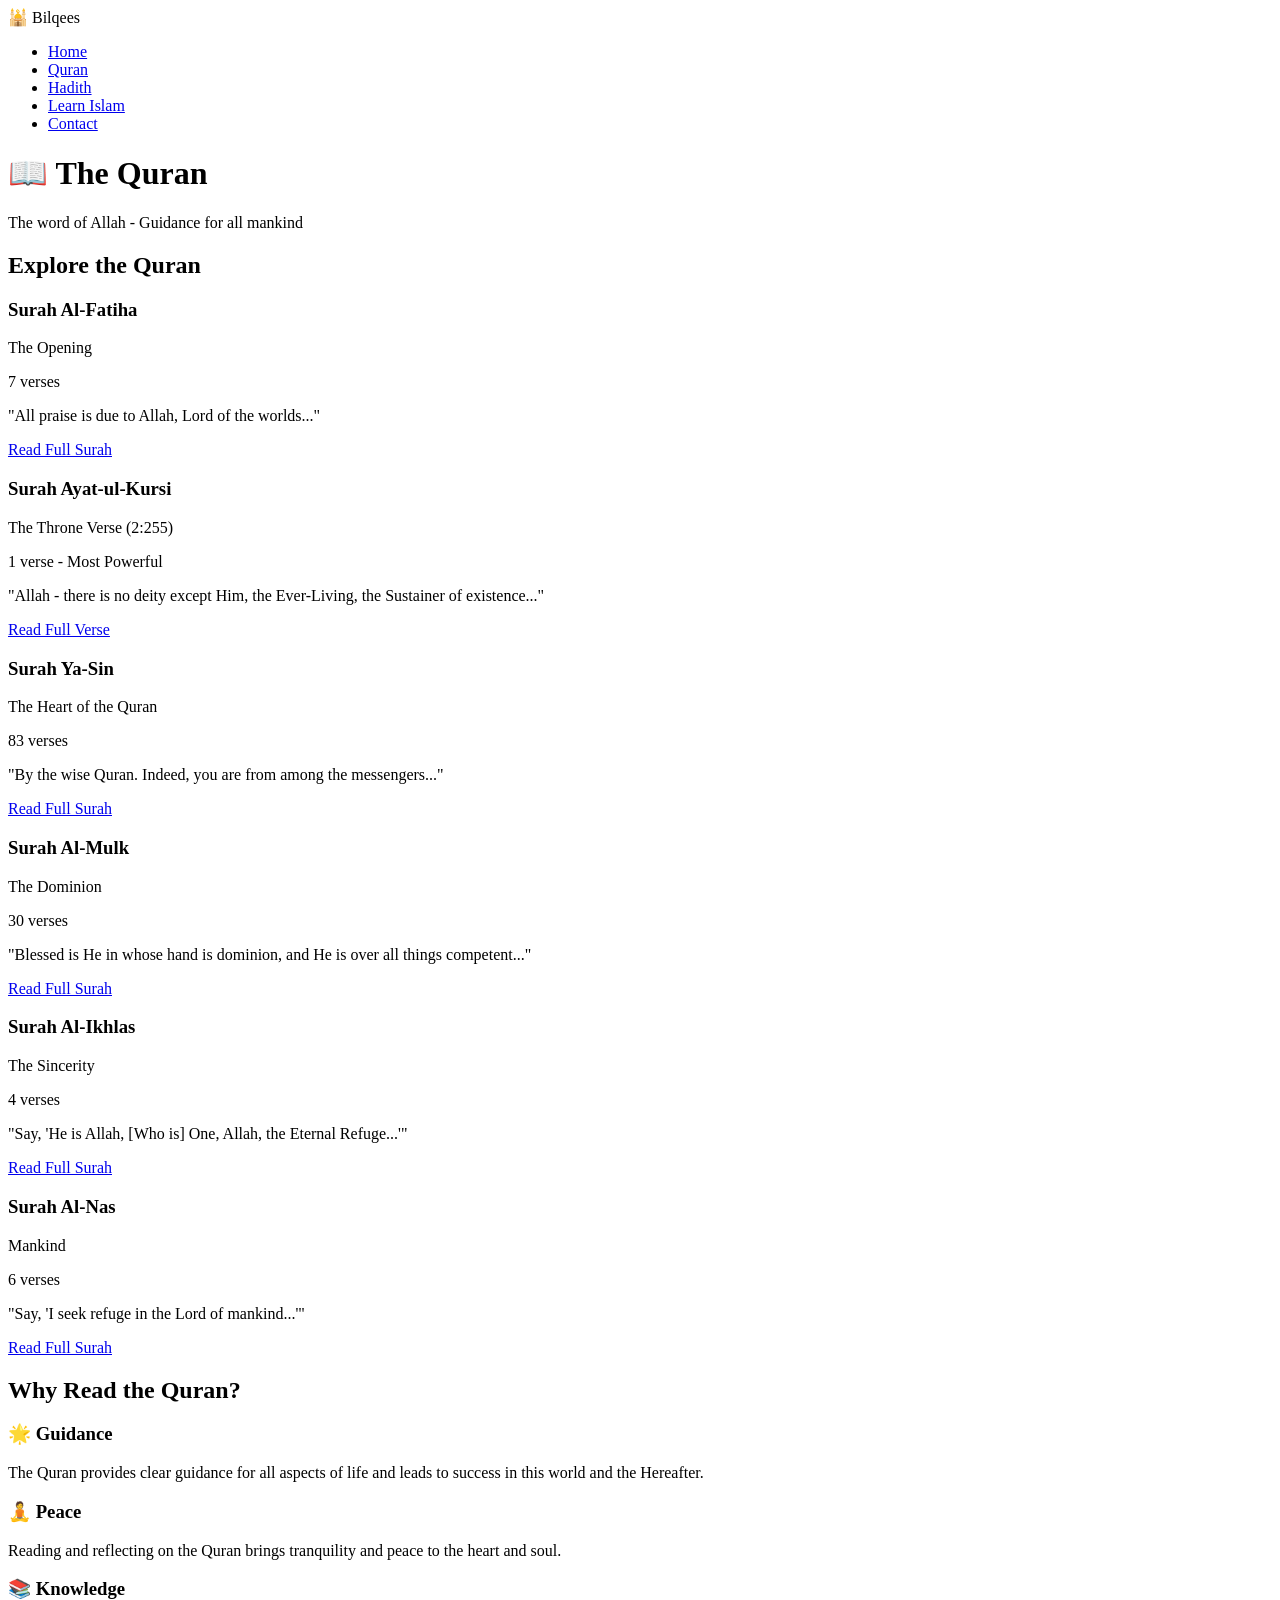
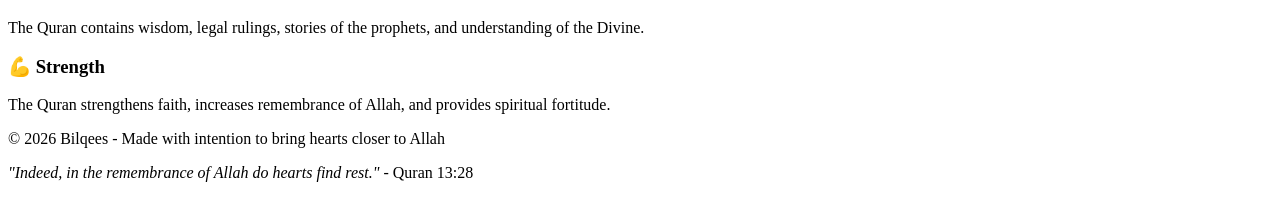
==== quran.html @ 0d48752b "Create Quran page with featured surahs" ====
<!DOCTYPE html>
<html lang="en">
<head>
    <meta charset="UTF-8">
    <meta name="viewport" content="width=device-width, initial-scale=1.0">
    <title>Quran - Bilqees</title>
    <link rel="stylesheet" href="style.css">
</head>
<body>

<nav class="navbar">
    <div class="container">
        <div class="logo">🕌 Bilqees</div>
        <ul class="nav-links">
            <li><a href="index.html">Home</a></li>
            <li><a href="quran.html" class="active">Quran</a></li>
            <li><a href="hadith.html">Hadith</a></li>
            <li><a href="learning.html">Learn Islam</a></li>
            <li><a href="contact.html">Contact</a></li>
        </ul>
    </div>
</nav>

<header class="page-header">
    <h1>📖 The Quran</h1>
    <p>The word of Allah - Guidance for all mankind</p>
</header>

<main class="container">

    <section class="content-section">
        <h2>Explore the Quran</h2>
        
        <div class="quran-grid">
            <div class="card">
                <h3>Surah Al-Fatiha</h3>
                <p class="surah-translation">The Opening</p>
                <p class="verse-count">7 verses</p>
                <p>"All praise is due to Allah, Lord of the worlds..."</p>
                <a href="#" class="btn">Read Full Surah</a>
            </div>

            <div class="card">
                <h3>Surah Ayat-ul-Kursi</h3>
                <p class="surah-translation">The Throne Verse (2:255)</p>
                <p class="verse-count">1 verse - Most Powerful</p>
                <p>"Allah - there is no deity except Him, the Ever-Living, the Sustainer of existence..."</p>
                <a href="#" class="btn">Read Full Verse</a>
            </div>

            <div class="card">
                <h3>Surah Ya-Sin</h3>
                <p class="surah-translation">The Heart of the Quran</p>
                <p class="verse-count">83 verses</p>
                <p>"By the wise Quran. Indeed, you are from among the messengers..."</p>
                <a href="#" class="btn">Read Full Surah</a>
            </div>

            <div class="card">
                <h3>Surah Al-Mulk</h3>
                <p class="surah-translation">The Dominion</p>
                <p class="verse-count">30 verses</p>
                <p>"Blessed is He in whose hand is dominion, and He is over all things competent..."</p>
                <a href="#" class="btn">Read Full Surah</a>
            </div>

            <div class="card">
                <h3>Surah Al-Ikhlas</h3>
                <p class="surah-translation">The Sincerity</p>
                <p class="verse-count">4 verses</p>
                <p>"Say, 'He is Allah, [Who is] One, Allah, the Eternal Refuge...'"</p>
                <a href="#" class="btn">Read Full Surah</a>
            </div>

            <div class="card">
                <h3>Surah Al-Nas</h3>
                <p class="surah-translation">Mankind</p>
                <p class="verse-count">6 verses</p>
                <p>"Say, 'I seek refuge in the Lord of mankind...'"</p>
                <a href="#" class="btn">Read Full Surah</a>
            </div>
        </div>
    </section>

    <section class="content-section">
        <h2>Why Read the Quran?</h2>
        <div class="benefits-grid">
            <div class="benefit-card">
                <h3>🌟 Guidance</h3>
                <p>The Quran provides clear guidance for all aspects of life and leads to success in this world and the Hereafter.</p>
            </div>
            <div class="benefit-card">
                <h3>🧘 Peace</h3>
                <p>Reading and reflecting on the Quran brings tranquility and peace to the heart and soul.</p>
            </div>
            <div class="benefit-card">
                <h3>📚 Knowledge</h3>
                <p>The Quran contains wisdom, legal rulings, stories of the prophets, and understanding of the Divine.</p>
            </div>
            <div class="benefit-card">
                <h3>💪 Strength</h3>
                <p>The Quran strengthens faith, increases remembrance of Allah, and provides spiritual fortitude.</p>
            </div>
        </div>
    </section>

</main>

<footer>
    <p>&copy; 2026 Bilqees - Made with intention to bring hearts closer to Allah</p>
    <p><em>"Indeed, in the remembrance of Allah do hearts find rest."</em> - Quran 13:28</p>
</footer>

</body>
</html>
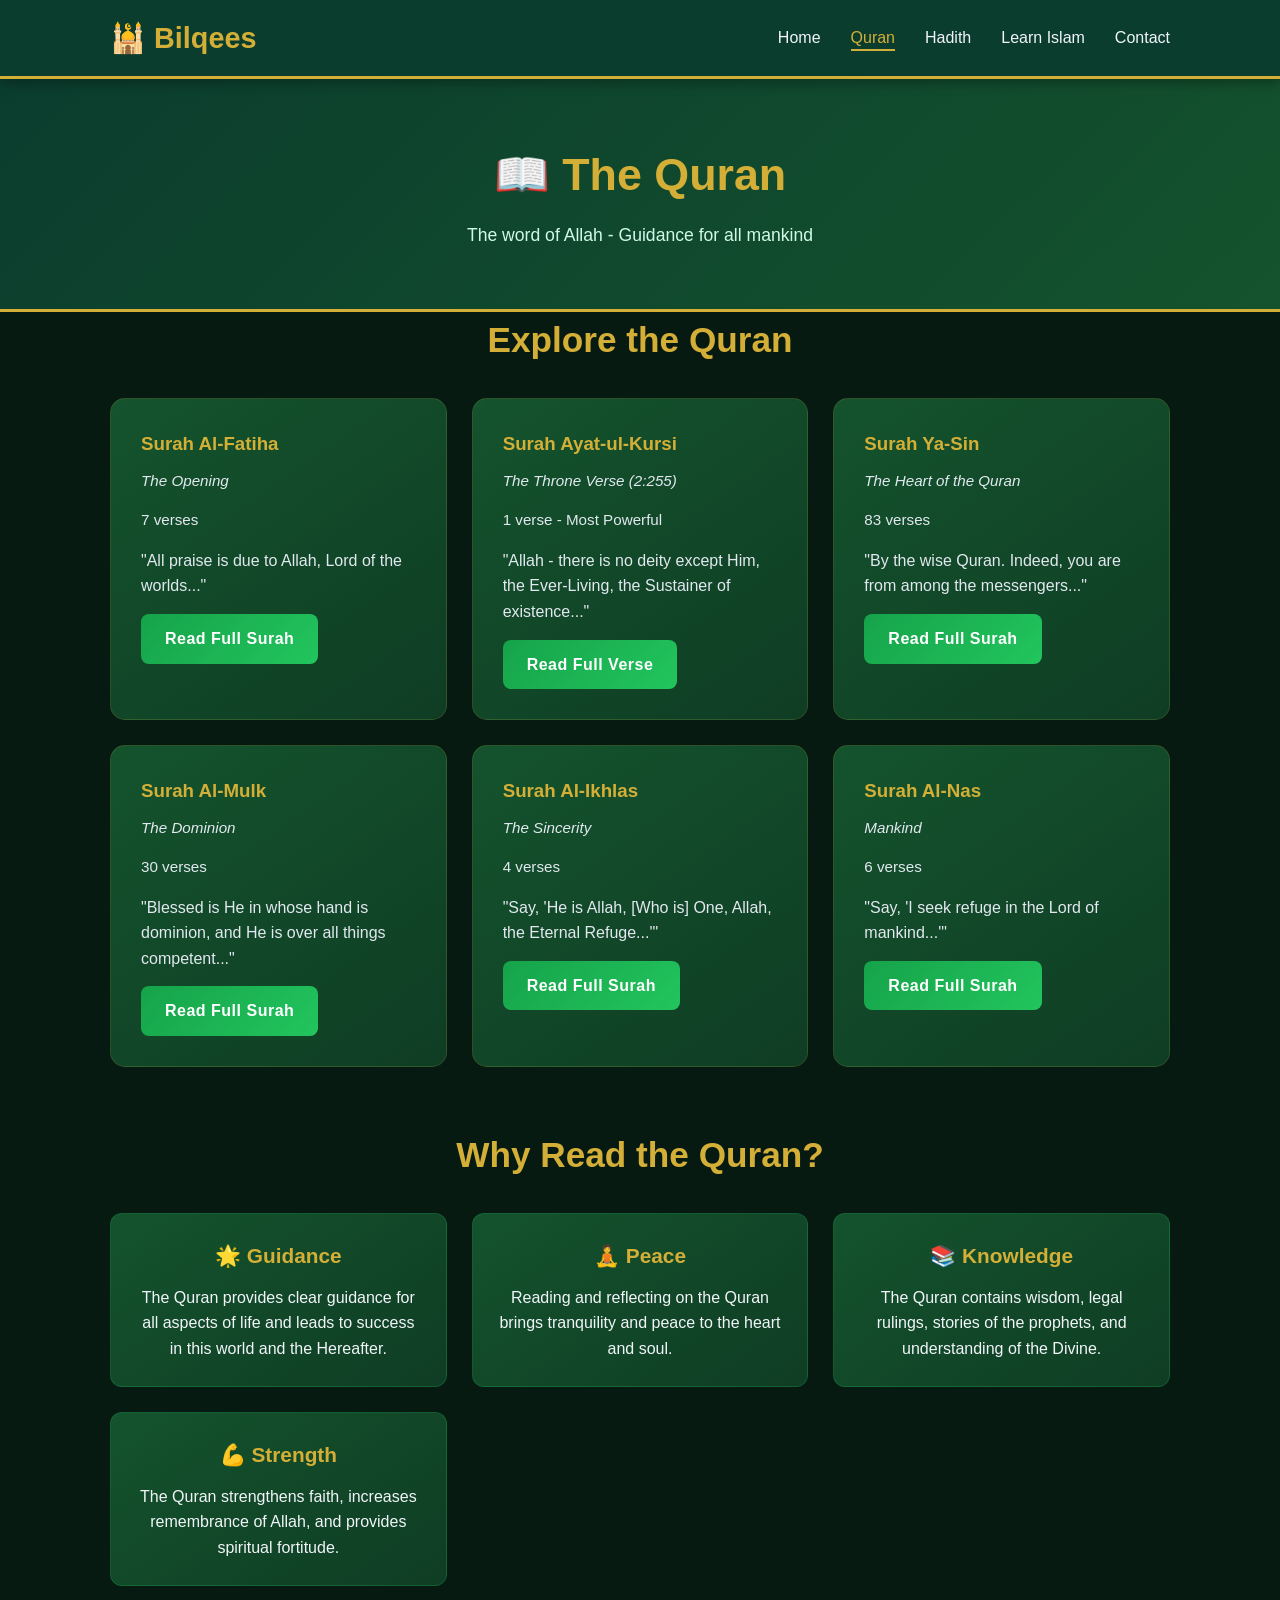
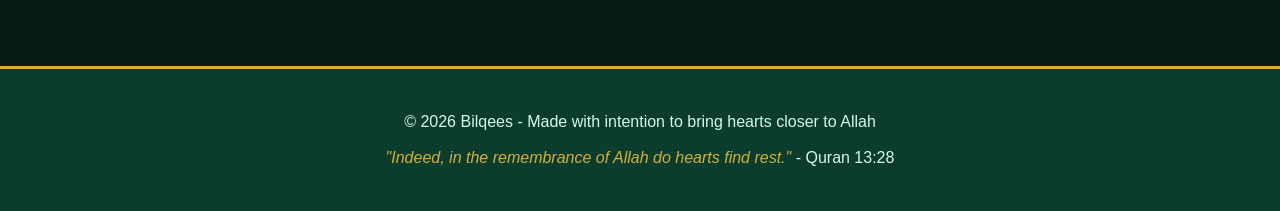
==== commit 7b901035: "Add all pages: Quran, Hadith, Learning, Contact, and updated Homepage with Bilqees branding" ====
--- a/quran.html
+++ b/quran.html
@@ -112,4 +112,4 @@
 </footer>
 
 </body>
-</html>
+</html>
--- a/style.css
+++ b/style.css
@@ -0,0 +1,617 @@
+/* Root Variables */
+:root {
+    --primary-dark: #0B3D2E;
+    --primary-light: #14532D;
+    --accent-gold: #D4AF37;
+    --accent-green: #16A34A;
+    --accent-green-light: #22C55E;
+    --text-light: #F1F5F9;
+    --text-muted: #E2E8F0;
+    --bg-dark: #071A12;
+    --border-color: #166534;
+}
+
+/* Reset & Base Styles */
+* {
+    margin: 0;
+    padding: 0;
+    box-sizing: border-box;
+}
+
+html {
+    scroll-behavior: smooth;
+    -webkit-font-smoothing: antialiased;
+    -moz-osx-font-smoothing: grayscale;
+}
+
+body {
+    font-family: "Segoe UI", Tahoma, Geneva, Verdana, sans-serif;
+    background: var(--bg-dark);
+    color: var(--text-light);
+    line-height: 1.6;
+}
+
+/* Container */
+.container {
+    max-width: 1100px;
+    margin: 0 auto;
+    padding: 0 20px;
+}
+
+/* Navigation */
+.navbar {
+    background: var(--primary-dark);
+    border-bottom: 3px solid var(--accent-gold);
+    position: sticky;
+    top: 0;
+    z-index: 100;
+    box-shadow: 0 4px 12px rgba(0, 0, 0, 0.3);
+}
+
+.navbar .container {
+    display: flex;
+    justify-content: space-between;
+    align-items: center;
+    padding: 15px 20px;
+}
+
+.logo {
+    font-size: 1.8rem;
+    color: var(--accent-gold);
+    font-weight: bold;
+    white-space: nowrap;
+}
+
+.nav-links {
+    display: flex;
+    list-style: none;
+    gap: 30px;
+}
+
+.nav-links a {
+    color: var(--text-light);
+    text-decoration: none;
+    transition: 0.3s ease;
+    font-weight: 500;
+}
+
+.nav-links a:hover,
+.nav-links a.active {
+    color: var(--accent-gold);
+    border-bottom: 2px solid var(--accent-gold);
+    padding-bottom: 3px;
+}
+
+/* Header & Hero */
+.hero {
+    background: linear-gradient(135deg, var(--primary-dark), var(--primary-light));
+    padding: 100px 20px;
+    text-align: center;
+    border-bottom: 3px solid var(--accent-gold);
+}
+
+.hero h1 {
+    font-size: 3.5rem;
+    color: var(--accent-gold);
+    margin-bottom: 15px;
+    text-shadow: 2px 2px 4px rgba(0, 0, 0, 0.5);
+}
+
+.hero p {
+    font-size: 1.3rem;
+    color: var(--text-light);
+    margin-bottom: 10px;
+}
+
+.hero .tagline {
+    color: #D1FAE5;
+    font-style: italic;
+}
+
+.page-header {
+    background: linear-gradient(135deg, var(--primary-dark), var(--primary-light));
+    padding: 60px 20px;
+    text-align: center;
+    border-bottom: 3px solid var(--accent-gold);
+}
+
+.page-header h1 {
+    font-size: 2.8rem;
+    color: var(--accent-gold);
+    margin-bottom: 10px;
+}
+
+.page-header p {
+    font-size: 1.1rem;
+    color: #D1FAE5;
+}
+
+/* Main Content */
+main {
+    padding: 60px 20px;
+}
+
+.content-section {
+    margin-bottom: 60px;
+}
+
+.content-section h2 {
+    font-size: 2.2rem;
+    color: var(--accent-gold);
+    margin-bottom: 30px;
+    text-align: center;
+}
+
+.content-section > p {
+    font-size: 1.1rem;
+    text-align: center;
+    margin-bottom: 30px;
+    color: var(--text-muted);
+}
+
+/* Card Styles */
+.card {
+    background: linear-gradient(145deg, var(--primary-light), #0F3D24);
+    border: 1px solid rgba(212, 175, 55, 0.15);
+    border-radius: 15px;
+    padding: 30px;
+    transition: all 0.3s ease;
+}
+
+.card:hover {
+    transform: translateY(-5px);
+    box-shadow: 0 12px 28px rgba(0, 0, 0, 0.5);
+    border-color: rgba(212, 175, 55, 0.3);
+}
+
+.card h2 {
+    color: var(--accent-gold);
+    margin-bottom: 15px;
+    font-size: 1.5rem;
+}
+
+.card h3 {
+    color: var(--accent-gold);
+    margin-bottom: 10px;
+}
+
+.card p {
+    color: var(--text-muted);
+    margin-bottom: 15px;
+}
+
+/* Grid Layouts */
+.features,
+.quran-grid,
+.hadith-collections,
+.pillars-grid,
+.beliefs-grid,
+.etiquette-cards,
+.benefits-grid {
+    display: grid;
+    grid-template-columns: repeat(auto-fit, minmax(300px, 1fr));
+    gap: 25px;
+    margin-bottom: 40px;
+}
+
+/* Feature Cards */
+.features .card,
+.etiquette-cards .card {
+    text-align: center;
+}
+
+.features .card:hover,
+.etiquette-cards .card:hover {
+    background: linear-gradient(145deg, var(--primary-light), #0A2E20);
+}
+
+/* Pillar Cards */
+.pillar-card {
+    background: linear-gradient(145deg, var(--primary-light), #0F3D24);
+    border: 2px solid rgba(212, 175, 55, 0.2);
+    border-radius: 15px;
+    padding: 25px;
+    text-align: center;
+    transition: all 0.3s ease;
+}
+
+.pillar-card:hover {
+    transform: translateY(-8px);
+    border-color: var(--accent-gold);
+    box-shadow: 0 15px 35px rgba(212, 175, 55, 0.15);
+}
+
+.pillar-card h3 {
+    font-size: 2rem;
+    margin-bottom: 10px;
+}
+
+.pillar-title {
+    color: var(--accent-gold);
+    font-weight: bold;
+    margin-bottom: 10px;
+}
+
+/* Belief Cards */
+.belief-card {
+    background: linear-gradient(145deg, var(--primary-light), #0F3D24);
+    border-left: 4px solid var(--accent-gold);
+    border-radius: 10px;
+    padding: 20px;
+    transition: all 0.3s ease;
+}
+
+.belief-card:hover {
+    transform: translateX(5px);
+    box-shadow: 0 8px 20px rgba(212, 175, 55, 0.15);
+}
+
+.belief-card h3 {
+    color: var(--accent-gold);
+    margin-bottom: 10px;
+}
+
+/* Info Grid */
+.info-grid,
+.info-card {
+    background: linear-gradient(145deg, var(--primary-light), #0F3D24);
+    border-radius: 10px;
+    padding: 20px;
+    text-align: center;
+}
+
+.info-grid {
+    display: grid;
+    grid-template-columns: repeat(auto-fit, minmax(250px, 1fr));
+    gap: 20px;
+}
+
+.info-card h3 {
+    color: var(--accent-gold);
+    margin-bottom: 10px;
+}
+
+/* Hadith Cards */
+.hadith-card {
+    background: var(--primary-light);
+    border-left: 5px solid var(--accent-gold);
+    border-radius: 10px;
+    padding: 25px;
+    margin-bottom: 20px;
+    transition: all 0.3s ease;
+}
+
+.hadith-card:hover {
+    transform: translateX(8px);
+    box-shadow: 0 10px 25px rgba(212, 175, 55, 0.2);
+}
+
+.hadith-card h3 {
+    color: var(--accent-gold);
+    margin-bottom: 8px;
+}
+
+.hadith-narrator {
+    color: #D1FAE5;
+    font-style: italic;
+    font-size: 0.95rem;
+    margin-bottom: 15px;
+}
+
+.hadith-text {
+    color: var(--text-muted);
+    margin-bottom: 15px;
+    line-height: 1.8;
+    font-size: 1rem;
+}
+
+.hadith-ref {
+    color: var(--accent-green-light);
+    font-size: 0.9rem;
+    font-weight: 500;
+}
+
+/* Buttons */
+.btn {
+    display: inline-block;
+    background: linear-gradient(135deg, var(--accent-green), var(--accent-green-light));
+    color: white;
+    border: none;
+    padding: 12px 24px;
+    border-radius: 8px;
+    font-size: 1rem;
+    cursor: pointer;
+    text-decoration: none;
+    transition: all 0.3s ease;
+    font-weight: 600;
+    letter-spacing: 0.5px;
+}
+
+.btn:hover {
+    transform: translateY(-2px) scale(1.02);
+    box-shadow: 0 8px 18px rgba(34, 197, 94, 0.3);
+}
+
+.btn-primary {
+    width: 100%;
+    padding: 15px;
+    font-size: 1.1rem;
+}
+
+/* About Section */
+.about {
+    background: linear-gradient(145deg, var(--primary-light), #0F3D24);
+    border: 1px solid rgba(212, 175, 55, 0.15);
+    border-radius: 15px;
+    padding: 40px;
+    text-align: center;
+}
+
+.about h2 {
+    color: var(--accent-gold);
+    margin-bottom: 20px;
+    font-size: 2rem;
+}
+
+.about p {
+    font-size: 1.05rem;
+    color: var(--text-muted);
+    margin-bottom: 15px;
+    line-height: 1.8;
+}
+
+/* Footer */
+footer {
+    background: var(--primary-dark);
+    text-align: center;
+    padding: 30px 20px;
+    border-top: 3px solid var(--accent-gold);
+    color: #D1FAE5;
+    margin-top: 80px;
+}
+
+footer p {
+    margin: 10px 0;
+}
+
+footer em {
+    color: var(--accent-gold);
+}
+
+/* Contact Form */
+.contact-grid {
+    display: grid;
+    grid-template-columns: 1fr 1fr;
+    gap: 40px;
+    margin-bottom: 50px;
+}
+
+.contact-form,
+.contact-info {
+    background: linear-gradient(145deg, var(--primary-light), #0F3D24);
+    border: 1px solid rgba(212, 175, 55, 0.15);
+    border-radius: 15px;
+    padding: 30px;
+}
+
+.contact-form h2,
+.contact-info h2 {
+    color: var(--accent-gold);
+    margin-bottom: 25px;
+}
+
+.form-group {
+    margin-bottom: 20px;
+    display: flex;
+    flex-direction: column;
+}
+
+.form-group label {
+    color: var(--text-light);
+    margin-bottom: 8px;
+    font-weight: 600;
+}
+
+.form-group input,
+.form-group textarea {
+    background: rgba(0, 0, 0, 0.3);
+    border: 1px solid rgba(212, 175, 55, 0.2);
+    color: var(--text-light);
+    padding: 12px;
+    border-radius: 8px;
+    font-family: inherit;
+    transition: 0.3s ease;
+}
+
+.form-group input:focus,
+.form-group textarea:focus {
+    outline: none;
+    border-color: var(--accent-gold);
+    box-shadow: 0 0 10px rgba(212, 175, 55, 0.2);
+}
+
+.info-item {
+    margin-bottom: 25px;
+}
+
+.info-item h3 {
+    color: var(--accent-gold);
+    margin-bottom: 8px;
+}
+
+.info-item p {
+    color: var(--text-muted);
+}
+
+.social-links {
+    margin-top: 30px;
+    padding-top: 20px;
+    border-top: 1px solid rgba(212, 175, 55, 0.2);
+}
+
+.social-links h3 {
+    color: var(--accent-gold);
+    margin-bottom: 12px;
+}
+
+.social-link {
+    color: var(--accent-green-light);
+    text-decoration: none;
+    transition: 0.3s ease;
+}
+
+.social-link:hover {
+    color: var(--accent-gold);
+    text-decoration: underline;
+}
+
+/* FAQ Section */
+.faq-section {
+    background: linear-gradient(145deg, var(--primary-light), #0F3D24);
+    border: 1px solid rgba(212, 175, 55, 0.15);
+    border-radius: 15px;
+    padding: 40px;
+    margin-bottom: 40px;
+}
+
+.faq-section h2 {
+    color: var(--accent-gold);
+    margin-bottom: 30px;
+    text-align: center;
+}
+
+.faq-item {
+    margin-bottom: 25px;
+    padding-bottom: 25px;
+    border-bottom: 1px solid rgba(212, 175, 55, 0.1);
+}
+
+.faq-item:last-child {
+    border-bottom: none;
+}
+
+.faq-item h3 {
+    color: var(--accent-gold);
+    margin-bottom: 12px;
+    font-size: 1.2rem;
+}
+
+.faq-item p {
+    color: var(--text-muted);
+    line-height: 1.8;
+}
+
+/* Surah & Collection Info */
+.surah-translation,
+.collection-info,
+.verse-count {
+    color: var(--accent-green-light);
+    font-size: 0.95rem;
+    margin: 8px 0;
+}
+
+.surah-translation {
+    font-style: italic;
+}
+
+/* Benefits Grid */
+.benefit-card {
+    background: linear-gradient(145deg, var(--primary-light), #0F3D24);
+    border: 1px solid rgba(34, 197, 94, 0.2);
+    border-radius: 12px;
+    padding: 25px;
+    text-align: center;
+    transition: all 0.3s ease;
+}
+
+.benefit-card:hover {
+    transform: translateY(-5px);
+    border-color: var(--accent-gold);
+    box-shadow: 0 12px 25px rgba(212, 175, 55, 0.15);
+}
+
+.benefit-card h3 {
+    color: var(--accent-gold);
+    margin-bottom: 12px;
+    font-size: 1.3rem;
+}
+
+/* Responsive Design */
+@media (max-width: 768px) {
+    .nav-links {
+        gap: 15px;
+        font-size: 0.95rem;
+    }
+
+    .hero h1 {
+        font-size: 2.5rem;
+    }
+
+    .page-header h1 {
+        font-size: 2rem;
+    }
+
+    .content-section h2 {
+        font-size: 1.8rem;
+    }
+
+    .features,
+    .quran-grid,
+    .hadith-collections,
+    .pillars-grid,
+    .beliefs-grid,
+    .etiquette-cards,
+    .benefits-grid {
+        grid-template-columns: 1fr;
+    }
+
+    .contact-grid {
+        grid-template-columns: 1fr;
+        gap: 25px;
+    }
+
+    .features .card {
+        padding: 20px;
+    }
+
+    .form-group {
+        margin-bottom: 15px;
+    }
+}
+
+@media (max-width: 480px) {
+    .navbar .container {
+        flex-direction: column;
+        gap: 15px;
+    }
+
+    .nav-links {
+        flex-wrap: wrap;
+        justify-content: center;
+        gap: 10px;
+    }
+
+    .logo {
+        font-size: 1.5rem;
+    }
+
+    .hero {
+        padding: 60px 20px;
+    }
+
+    .hero h1 {
+        font-size: 2rem;
+    }
+
+    .page-header {
+        padding: 40px 20px;
+    }
+
+    .page-header h1 {
+        font-size: 1.6rem;
+    }
+
+    main {
+        padding: 40px 15px;
+    }
+}
